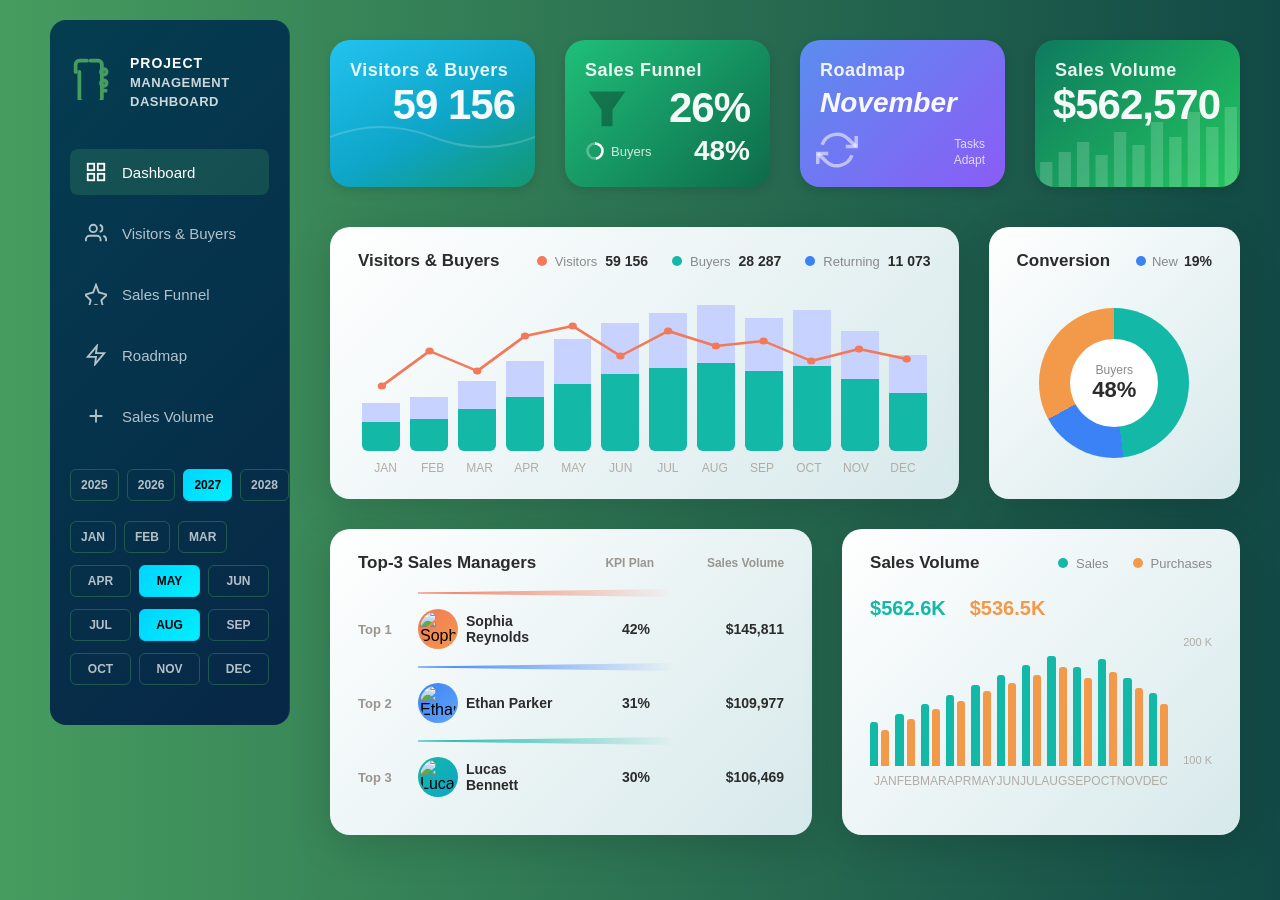
==== structure/index.html @ bbb6077b "initiall commit" ====
<!DOCTYPE html>
<html lang="en">
<head>
    <meta charset="UTF-8">
    <meta name="viewport" content="width=device-width, initial-scale=1.0">
    <title>Dashboard</title>
    <link rel="stylesheet" href="index.css">
</head>
<body>
    <div class="dashboard-container">
        <!-- Sidebar -->
        <aside class="sidebar">
            <div class="sidebar-content">
                <!-- Logo Section -->
                <div class="sidebar-logo">
                    <svg class="logo-icon" viewBox="0 0 24 24" fill="none" stroke="currentColor" stroke-width="2">
                        <path d="M9 3H5a2 2 0 0 0-2 2v4m0 0H3m2 0v14a2 2 0 0 0 2 2h4m0 0h4a2 2 0 0 0 2-2v-4m0 0h2m-2 0V5a2 2 0 0 0-2-2h-4"></path>
                        <circle cx="18" cy="9" r="1.5"></circle>
                        <circle cx="18" cy="15" r="1.5"></circle>
                    </svg>
                    <div class="logo-text">
                        <div class="logo-title">PROJECT</div>
                        <div class="logo-subtitle">MANAGEMENT</div>
                        <div class="logo-subtitle">DASHBOARD</div>
                    </div>
                </div>

                <!-- Navigation Menu -->
                <nav class="sidebar-nav">
                    <a href="#" class="nav-item active">
                        <svg class="nav-icon" viewBox="0 0 24 24" fill="none" stroke="currentColor" stroke-width="2">
                            <rect x="3" y="3" width="7" height="7"></rect>
                            <rect x="14" y="3" width="7" height="7"></rect>
                            <rect x="14" y="14" width="7" height="7"></rect>
                            <rect x="3" y="14" width="7" height="7"></rect>
                        </svg>
                        <span>Dashboard</span>
                    </a>
                    <a href="#" class="nav-item">
                        <svg class="nav-icon" viewBox="0 0 24 24" fill="none" stroke="currentColor" stroke-width="2">
                            <path d="M17 21v-2a4 4 0 0 0-4-4H5a4 4 0 0 0-4 4v2"></path>
                            <circle cx="9" cy="7" r="4"></circle>
                            <path d="M23 21v-2a4 4 0 0 0-3-3.87"></path>
                            <path d="M16 3.13a4 4 0 0 1 0 7.75"></path>
                        </svg>
                        <span>Visitors & Buyers</span>
                    </a>
                    <a href="#" class="nav-item">
                        <svg class="nav-icon" viewBox="0 0 24 24" fill="none" stroke="currentColor" stroke-width="2">
                            <polygon points="12 2 15.09 10.26 24 12.75 17.77 18.88 20.16 27.75 12 23.77 3.84 27.75 6.23 18.88 0 12.75 8.91 10.26 12 2"></polygon>
                        </svg>
                        <span>Sales Funnel</span>
                    </a>
                    <a href="#" class="nav-item">
                        <svg class="nav-icon" viewBox="0 0 24 24" fill="none" stroke="currentColor" stroke-width="2">
                            <path d="M13 2L3 14h9l-1 8 10-12h-9l1-8z"></path>
                        </svg>
                        <span>Roadmap</span>
                    </a>
                    <a href="#" class="nav-item">
                        <svg class="nav-icon" viewBox="0 0 24 24" fill="none" stroke="currentColor" stroke-width="2">
                            <path d="M12 5v14M5 12h14"></path>
                        </svg>
                        <span>Sales Volume</span>
                    </a>
                </nav>

                <!-- Year Filter -->
                <div class="sidebar-filter">
                    <div class="filter-group">
                        <button class="filter-btn">2025</button>
                        <button class="filter-btn">2026</button>
                        <button class="filter-btn active">2027</button>
                        <button class="filter-btn">2028</button>
                    </div>
                </div>

                <!-- Month Filter -->
                <div class="sidebar-filter">
                    <div class="filter-group">
                        <button class="filter-btn">JAN</button>
                        <button class="filter-btn">FEB</button>
                        <button class="filter-btn">MAR</button>
                    </div>
                    <div class="filter-group">
                        <button class="filter-btn">APR</button>
                        <button class="filter-btn active">MAY</button>
                        <button class="filter-btn">JUN</button>
                    </div>
                    <div class="filter-group">
                        <button class="filter-btn">JUL</button>
                        <button class="filter-btn active">AUG</button>
                        <button class="filter-btn">SEP</button>
                    </div>
                    <div class="filter-group">
                        <button class="filter-btn">OCT</button>
                        <button class="filter-btn">NOV</button>
                        <button class="filter-btn">DEC</button>
                    </div>
                </div>
            </div>
        </aside>

        <!-- Main Content -->
        <main class="main-content">
            <!-- Cards Section -->
            <section class="cards-section">
                <div class="card card-1">
                    <div class="card-content">
                        <div class="card-title">Visitors & Buyers</div>
                    </div>
                    <div class="card-number">59 156</div>
                    <svg class="card-wave" viewBox="0 0 400 100" preserveAspectRatio="none">
                        <path d="M0,50 Q100,30 200,50 T400,50" fill="none" stroke="rgba(255,255,255,0.3)" stroke-width="2"/>
                    </svg>
                </div>

                <div class="card card-2">
                    <div class="card-content">
                        <div class="card-title">Sales Funnel</div>
                    </div>
                    <div class="funnel-row">
                        <svg class="card-funnel-icon" viewBox="0 0 24 24" fill="rgba(0,0,0,0.3)">
                            <polygon points="2,3 22,3 15,13 15,22 9,22 9,13"></polygon>
                        </svg>
                        <div class="card-number card-number-inline">26%</div>
                    </div>
                    <div class="card-stat-row">
                        <div class="card-stat-label">
                            <svg class="stat-icon" viewBox="0 0 24 24">
                                <circle cx="12" cy="12" r="9" fill="none" stroke="rgba(255,255,255,0.3)" stroke-width="3"></circle>
                                <circle cx="12" cy="12" r="9" fill="none" stroke="#ffffff" stroke-width="3" stroke-dasharray="27 100" transform="rotate(-90 12 12)"></circle>
                            </svg>
                            <span class="card-subtitle">Buyers</span>
                        </div>
                        <span class="card-metric">48%</span>
                    </div>
                </div>

                <div class="card card-3">
                    <svg class="card-loop-icon" viewBox="0 0 24 24" fill="none" stroke="rgba(255,255,255,0.55)" stroke-width="2">
                        <polyline points="23 4 23 10 17 10"></polyline>
                        <polyline points="1 20 1 14 7 14"></polyline>
                        <path d="M3.51 9a9 9 0 0 1 14.85-3.36L23 10M1 14l4.64 4.36A9 9 0 0 0 20.49 15"></path>
                    </svg>
                    <div class="card-content">
                        <div class="card-title">Roadmap</div>
                        <div class="card-month">November</div>
                    </div>
                    <div class="card-tags">
                        <span class="card-tag">Tasks</span>
                        <span class="card-tag">Adapt</span>
                    </div>
                </div>

                <div class="card card-4">
                    <div class="card-content">
                        <div class="card-title">Sales Volume</div>
                    </div>
                    <div class="card-number">$562,570</div>
                    <svg class="card-bars" viewBox="0 0 400 100" preserveAspectRatio="none">
                        <rect x="10" y="75" width="24" height="25"></rect>
                        <rect x="46" y="65" width="24" height="35"></rect>
                        <rect x="82" y="55" width="24" height="45"></rect>
                        <rect x="118" y="68" width="24" height="32"></rect>
                        <rect x="154" y="45" width="24" height="55"></rect>
                        <rect x="190" y="58" width="24" height="42"></rect>
                        <rect x="226" y="35" width="24" height="65"></rect>
                        <rect x="262" y="50" width="24" height="50"></rect>
                        <rect x="298" y="25" width="24" height="75"></rect>
                        <rect x="334" y="40" width="24" height="60"></rect>
                        <rect x="370" y="20" width="24" height="80"></rect>
                    </svg>
                </div>            </section>

            <!-- Charts Section -->
            <section class="charts-section">
                <div class="chart-panel chart-panel-large">
                    <div class="chart-panel-header">
                        <div class="chart-panel-title">Visitors & Buyers</div>
                        <div class="chart-legend">
                            <div class="legend-item">
                                <span class="legend-dot legend-dot-visitors"></span>
                                <span class="legend-label">Visitors</span>
                                <span class="legend-value">59 156</span>
                            </div>
                            <div class="legend-item">
                                <span class="legend-dot legend-dot-buyers"></span>
                                <span class="legend-label">Buyers</span>
                                <span class="legend-value">28 287</span>
                            </div>
                            <div class="legend-item">
                                <span class="legend-dot legend-dot-returning"></span>
                                <span class="legend-label">Returning</span>
                                <span class="legend-value">11 073</span>
                            </div>
                        </div>
                    </div>

                    <div class="bar-line-chart">
                        <svg class="chart-line" viewBox="0 0 480 160" preserveAspectRatio="none">
                            <polyline points="20,95 60,60 100,80 140,45 180,35 220,65 260,40 300,55 340,50 380,70 420,58 460,68" fill="none" stroke="#f2795a" stroke-width="2.5" stroke-linecap="round" stroke-linejoin="round"></polyline>
                            <circle cx="20" cy="95" r="3.5" fill="#f2795a"></circle>
                            <circle cx="60" cy="60" r="3.5" fill="#f2795a"></circle>
                            <circle cx="100" cy="80" r="3.5" fill="#f2795a"></circle>
                            <circle cx="140" cy="45" r="3.5" fill="#f2795a"></circle>
                            <circle cx="180" cy="35" r="3.5" fill="#f2795a"></circle>
                            <circle cx="220" cy="65" r="3.5" fill="#f2795a"></circle>
                            <circle cx="260" cy="40" r="3.5" fill="#f2795a"></circle>
                            <circle cx="300" cy="55" r="3.5" fill="#f2795a"></circle>
                            <circle cx="340" cy="50" r="3.5" fill="#f2795a"></circle>
                            <circle cx="380" cy="70" r="3.5" fill="#f2795a"></circle>
                            <circle cx="420" cy="58" r="3.5" fill="#f2795a"></circle>
                            <circle cx="460" cy="68" r="3.5" fill="#f2795a"></circle>
                        </svg>
                        <div class="bars">
                            <div class="bar-group"><div class="bar-segment bar-segment-top" style="height:12%"></div><div class="bar-segment bar-segment-bottom" style="height:18%"></div></div>
                            <div class="bar-group"><div class="bar-segment bar-segment-top" style="height:14%"></div><div class="bar-segment bar-segment-bottom" style="height:20%"></div></div>
                            <div class="bar-group"><div class="bar-segment bar-segment-top" style="height:18%"></div><div class="bar-segment bar-segment-bottom" style="height:26%"></div></div>
                            <div class="bar-group"><div class="bar-segment bar-segment-top" style="height:22%"></div><div class="bar-segment bar-segment-bottom" style="height:34%"></div></div>
                            <div class="bar-group"><div class="bar-segment bar-segment-top" style="height:28%"></div><div class="bar-segment bar-segment-bottom" style="height:42%"></div></div>
                            <div class="bar-group"><div class="bar-segment bar-segment-top" style="height:32%"></div><div class="bar-segment bar-segment-bottom" style="height:48%"></div></div>
                            <div class="bar-group"><div class="bar-segment bar-segment-top" style="height:34%"></div><div class="bar-segment bar-segment-bottom" style="height:52%"></div></div>
                            <div class="bar-group"><div class="bar-segment bar-segment-top" style="height:36%"></div><div class="bar-segment bar-segment-bottom" style="height:55%"></div></div>
                            <div class="bar-group"><div class="bar-segment bar-segment-top" style="height:33%"></div><div class="bar-segment bar-segment-bottom" style="height:50%"></div></div>
                            <div class="bar-group"><div class="bar-segment bar-segment-top" style="height:35%"></div><div class="bar-segment bar-segment-bottom" style="height:53%"></div></div>
                            <div class="bar-group"><div class="bar-segment bar-segment-top" style="height:30%"></div><div class="bar-segment bar-segment-bottom" style="height:45%"></div></div>
                            <div class="bar-group"><div class="bar-segment bar-segment-top" style="height:24%"></div><div class="bar-segment bar-segment-bottom" style="height:36%"></div></div>
                        </div>
                    </div>
                    <div class="chart-months">
                        <span>JAN</span>
                        <span>FEB</span>
                        <span>MAR</span>
                        <span>APR</span>
                        <span class="month-active">MAY</span>
                        <span>JUN</span>
                        <span>JUL</span>
                        <span class="month-active">AUG</span>
                        <span>SEP</span>
                        <span class="month-active">OCT</span>
                        <span>NOV</span>
                        <span>DEC</span>
                    </div>
                </div>

                <div class="chart-panel chart-panel-small">
                    <div class="chart-panel-header">
                        <div class="chart-panel-title">Conversion</div>
                        <div class="legend-item legend-item-inline">
                            <span class="legend-dot legend-dot-new"></span>
                            <span class="legend-label">New</span>
                            <span class="legend-value">19%</span>
                        </div>
                    </div>
                    <div class="donut-wrap">
                        <div class="donut-chart">
                            <div class="donut-hole">
                                <span class="donut-label">Buyers</span>
                                <span class="donut-value">48%</span>
                            </div>
                        </div>
                    </div>
                </div>
            </section>

            <!-- Managers & Sales Volume Section -->
            <section class="managers-section">
                <div class="chart-panel managers-panel">
                    <div class="managers-header-row">
                        <span class="chart-panel-title">Top-3 Sales Managers</span>
                        <span class="header-kpi">KPI Plan</span>
                        <span class="header-volume">Sales Volume</span>
                    </div>

                    <div class="manager-row manager-row-1">
                        <span class="manager-rank">Top 1</span>
                        <span class="manager-avatar avatar-1">
                            <img src="https://randomuser.me/api/portraits/women/65.jpg" alt="Sophia Reynolds">
                        </span>
                        <span class="manager-name">Sophia Reynolds</span>
                        <span class="manager-kpi">42%</span>
                        <span class="manager-volume">$145,811</span>
                    </div>

                    <div class="manager-row manager-row-2">
                        <span class="manager-rank">Top 2</span>
                        <span class="manager-avatar avatar-2">
                            <img src="https://randomuser.me/api/portraits/men/32.jpg" alt="Ethan Parker">
                        </span>
                        <span class="manager-name">Ethan Parker</span>
                        <span class="manager-kpi">31%</span>
                        <span class="manager-volume">$109,977</span>
                    </div>

                    <div class="manager-row manager-row-3">
                        <span class="manager-rank">Top 3</span>
                        <span class="manager-avatar avatar-3">
                            <img src="https://randomuser.me/api/portraits/men/75.jpg" alt="Lucas Bennett">
                        </span>
                        <span class="manager-name">Lucas Bennett</span>
                        <span class="manager-kpi">30%</span>
                        <span class="manager-volume">$106,469</span>
                    </div>
                </div>

                <div class="chart-panel sales-volume-panel">
                    <div class="chart-panel-header">
                        <div class="chart-panel-title">Sales Volume</div>
                        <div class="chart-legend">
                            <div class="legend-item">
                                <span class="legend-dot legend-dot-sales"></span>
                                <span class="legend-label">Sales</span>
                            </div>
                            <div class="legend-item">
                                <span class="legend-dot legend-dot-purchases"></span>
                                <span class="legend-label">Purchases</span>
                            </div>
                        </div>
                    </div>

                    <div class="sv-totals">
                        <span class="sv-total sv-total-sales">$562.6K</span>
                        <span class="sv-total sv-total-purchases">$536.5K</span>
                    </div>

                    <div class="sv-chart">
                        <div class="sv-gridlines">
                            <span>200 K</span>
                            <span>100 K</span>
                        </div>
                        <div class="sv-bars">
                            <div class="sv-bar-group"><div class="sv-bar sv-bar-sales" style="height:34%"></div><div class="sv-bar sv-bar-purchases" style="height:28%"></div></div>
                            <div class="sv-bar-group"><div class="sv-bar sv-bar-sales" style="height:40%"></div><div class="sv-bar sv-bar-purchases" style="height:36%"></div></div>
                            <div class="sv-bar-group"><div class="sv-bar sv-bar-sales" style="height:48%"></div><div class="sv-bar sv-bar-purchases" style="height:44%"></div></div>
                            <div class="sv-bar-group"><div class="sv-bar sv-bar-sales" style="height:55%"></div><div class="sv-bar sv-bar-purchases" style="height:50%"></div></div>
                            <div class="sv-bar-group"><div class="sv-bar sv-bar-sales" style="height:62%"></div><div class="sv-bar sv-bar-purchases" style="height:58%"></div></div>
                            <div class="sv-bar-group"><div class="sv-bar sv-bar-sales" style="height:70%"></div><div class="sv-bar sv-bar-purchases" style="height:64%"></div></div>
                            <div class="sv-bar-group"><div class="sv-bar sv-bar-sales" style="height:78%"></div><div class="sv-bar sv-bar-purchases" style="height:70%"></div></div>
                            <div class="sv-bar-group"><div class="sv-bar sv-bar-sales" style="height:85%"></div><div class="sv-bar sv-bar-purchases" style="height:76%"></div></div>
                            <div class="sv-bar-group"><div class="sv-bar sv-bar-sales" style="height:76%"></div><div class="sv-bar sv-bar-purchases" style="height:68%"></div></div>
                            <div class="sv-bar-group"><div class="sv-bar sv-bar-sales" style="height:82%"></div><div class="sv-bar sv-bar-purchases" style="height:72%"></div></div>
                            <div class="sv-bar-group"><div class="sv-bar sv-bar-sales" style="height:68%"></div><div class="sv-bar sv-bar-purchases" style="height:60%"></div></div>
                            <div class="sv-bar-group"><div class="sv-bar sv-bar-sales" style="height:56%"></div><div class="sv-bar sv-bar-purchases" style="height:48%"></div></div>
                        </div>
                    </div>
                    <div class="chart-months sv-months">
                        <span>JAN</span>
                        <span>FEB</span>
                        <span>MAR</span>
                        <span>APR</span>
                        <span>MAY</span>
                        <span>JUN</span>
                        <span>JUL</span>
                        <span>AUG</span>
                        <span>SEP</span>
                        <span>OCT</span>
                        <span>NOV</span>
                        <span>DEC</span>
                    </div>
                </div>
            </section>

            <!-- Content will go here -->
        </main>
    </div>

    <script src="index.js"></script>
</body>
</html>
---- structure/index.css ----
* {
    margin: 0;
    padding: 0;
    box-sizing: border-box;
}

html, body {
    height: 100%;
    font-family: -apple-system, BlinkMacSystemFont, 'Segoe UI', Roboto, sans-serif;
}

body {
    background: linear-gradient(to right, #469C5F 0%, #124946 100%);
    min-height: 100vh;
}

.dashboard-container {
    display: flex;
    min-height: 100vh;
}

/* ===== SIDEBAR ===== */
.sidebar {
    width: 240px;
    background: linear-gradient(135deg, #043D50 0%, #072746 100%);
    backdrop-filter: blur(10px);
    padding: 20px;
    overflow-y: auto;
    border-right: 1px solid rgba(70, 156, 95, 0.2);
    margin: 20px 0 20px 50px;
    border-radius: 16px;
    height: fit-content;
}

.sidebar-content {
    display: flex;
    flex-direction: column;
    height: 100%;
}

/* Logo Section */
.sidebar-logo {
    display: flex;
    align-items: flex-start;
    gap: 15px;
    margin-bottom: 40px;
    margin-top: 15px;
}

.logo-icon {
    width: 45px;
    height: 45px;
    color: #469C5F;
    flex-shrink: 0;
    stroke-linecap: round;
    stroke-linejoin: round;
}

.logo-text {
    display: flex;
    flex-direction: column;
    gap: 4px;
}

.logo-title {
    font-size: 14px;
    font-weight: 700;
    color: #ffffff;
    letter-spacing: 1px;
}

.logo-subtitle {
    font-size: 13px;
    font-weight: 600;
    color: rgba(255, 255, 255, 0.8);
    letter-spacing: 0.5px;
}

/* Navigation */
.sidebar-nav {
    display: flex;
    flex-direction: column;
    gap: 15px;
    margin-bottom: 30px;
}

.nav-item {
    display: flex;
    align-items: center;
    gap: 15px;
    padding: 12px 15px;
    text-decoration: none;
    color: rgba(255, 255, 255, 0.7);
    border-radius: 8px;
    transition: all 0.3s ease;
    font-size: 15px;
    font-weight: 500;
}

.nav-item:hover {
    color: #ffffff;
    background: rgba(70, 156, 95, 0.15);
}

.nav-item.active {
    color: #ffffff;
    background: rgba(70, 156, 95, 0.25);
}

.nav-icon {
    width: 22px;
    height: 22px;
    color: inherit;
    flex-shrink: 0;
}

/* Filters */
.sidebar-filter {
    display: flex;
    flex-direction: column;
    gap: 12px;
    margin-bottom: 20px;
}

.filter-group {
    display: grid;
    grid-template-columns: repeat(4, 1fr);
    gap: 8px;
}

.filter-group:nth-child(2) {
    grid-template-columns: repeat(3, 1fr);
}

.filter-group:nth-child(3) {
    grid-template-columns: repeat(3, 1fr);
}

.filter-group:nth-child(4) {
    grid-template-columns: repeat(3, 1fr);
}

.filter-btn {
    padding: 8px 10px;
    border: 1px solid rgba(70, 156, 95, 0.4);
    background: transparent;
    color: rgba(255, 255, 255, 0.7);
    border-radius: 6px;
    cursor: pointer;
    font-size: 12px;
    font-weight: 600;
    transition: all 0.3s ease;
}

.filter-btn:hover {
    border-color: #469C5F;
    color: #ffffff;
}

.filter-btn.active {
    background: linear-gradient(135deg, #00d4ff 0%, #00f0ff 100%);
    border-color: #00d4ff;
    color: #000000;
}

/* Main Content */
.main-content {
    flex: 1;
    padding: 40px;
}

/* ===== CARDS SECTION ===== */
.cards-section {
    display: grid;
    grid-template-columns: repeat(4, 1fr);
    gap: 30px;
    margin-bottom: 40px;
}

.card {
    position: relative;
    border-radius: 20px;
    padding: 20px;
    min-height: 140px;
    display: flex;
    flex-direction: column;
    justify-content: flex-start;
    align-items: flex-end;
    overflow: hidden;
    box-shadow: 0 4px 12px rgba(0, 0, 0, 0.12);
}

.card-1 {
    background: linear-gradient(150deg, #22c3f0 0%, #0ea5c7 55%, #12986f 100%);
}

.card-2 {
    background: linear-gradient(135deg, #1fbf7a 0%, #0d6b4a 100%);
}

.card-3 {
    background: linear-gradient(135deg, #5b8def 0%, #8b5cf6 100%);
}

.card-4 {
    background: linear-gradient(135deg, #0e7a5f 0%, #22c55e 100%);
}

.card-title {
    font-size: 18px;
    font-weight: 600;
    color: rgba(255, 255, 255, 0.9);
    text-transform: capitalize;
    letter-spacing: 0.5px;
}

.card-content {
    width: 100%;
    position: relative;
    z-index: 1;
}

.card-number {
    font-size: 42px;
    font-weight: 600;
    color: rgba(255, 255, 255, 0.95);
    letter-spacing: -1px;
    align-self: flex-end;
}

.card-right-content {
    display: flex;
    flex-direction: column;
    align-items: flex-end;
    gap: 4px;
}

.card-subtitle {
    font-size: 13px;
    font-weight: 500;
    color: rgba(255, 255, 255, 0.8);
}

.card-metric {
    font-size: 28px;
    font-weight: 600;
    color: rgba(255, 255, 255, 0.95);
}

.card-wave {
    position: absolute;
    bottom: 0;
    left: 0;
    width: 100%;
    height: 100px;
    opacity: 0.6;
}

.card-number-start {
    align-self: flex-start;
    margin-top: 4px;
}

.card-number-inline {
    align-self: center;
}

.funnel-row {
    width: 100%;
    display: flex;
    align-items: center;
    justify-content: space-between;
    flex: 1;
    position: relative;
    z-index: 1;
}

.card-funnel-icon {
    width: 44px;
    height: 54px;
    flex-shrink: 0;
}

.card-stat-row {
    width: 100%;
    display: flex;
    align-items: center;
    justify-content: space-between;
    margin-top: auto;
    position: relative;
    z-index: 1;
}

.card-stat-label {
    display: flex;
    align-items: center;
    gap: 6px;
}

.stat-icon {
    width: 20px;
    height: 20px;
    flex-shrink: 0;
}

/* Decorative icon shared by cards with an illustrative graphic (funnel, loop, etc.) */
.card-icon {
    position: absolute;
    bottom: 16px;
    left: 16px;
    width: 42px;
    height: 42px;
    z-index: 0;
}

.card-loop-icon {
    position: absolute;
    bottom: 16px;
    left: 16px;
    width: 42px;
    height: 42px;
    z-index: 0;
}

.card-bars {
    position: absolute;
    bottom: 0;
    left: 0;
    width: 100%;
    height: 100px;
    opacity: 0.5;
    fill: rgba(255, 255, 255, 0.35);
}

.card-month {
    font-size: 28px;
    font-weight: 600;
    font-style: italic;
    color: rgba(255, 255, 255, 0.95);
    align-self: flex-start;
    margin-top: 6px;
}

.card-tags {
    display: flex;
    flex-direction: column;
    align-items: flex-end;
    gap: 2px;
    margin-top: auto;
    position: relative;
    z-index: 1;
}

.card-tag {
    font-size: 12px;
    font-weight: 500;
    color: rgba(255, 255, 255, 0.75);
}

/* ===== CHARTS SECTION ===== */
.charts-section {
    display: grid;
    grid-template-columns: 2fr 0.8fr;
    gap: 30px;
}

.chart-panel {
    background: linear-gradient(135deg, #ffffff 0%, #d7e9eb 100%);
    border-radius: 20px;
    padding: 24px 28px;
    box-shadow: 0 10px 40px rgba(0, 0, 0, 0.15);
}

.chart-panel-header {
    display: flex;
    align-items: center;
    justify-content: space-between;
    flex-wrap: wrap;
    gap: 16px;
    margin-bottom: 20px;
}

.chart-panel-title {
    font-size: 17px;
    font-weight: 700;
    color: #2b2b2b;
}

.chart-legend {
    display: flex;
    align-items: center;
    gap: 24px;
}

.legend-item {
    display: flex;
    align-items: center;
    gap: 8px;
}

.legend-item-inline {
    gap: 6px;
}

.legend-dot {
    width: 10px;
    height: 10px;
    border-radius: 50%;
    flex-shrink: 0;
}

.legend-dot-visitors {
    background: #f2795a;
}

.legend-dot-buyers {
    background: #14b8a6;
}

.legend-dot-returning {
    background: #3b82f6;
}

.legend-dot-new {
    background: #3b82f6;
}

.legend-label {
    font-size: 13px;
    font-weight: 500;
    color: #8a8a8a;
}

.legend-value {
    font-size: 14px;
    font-weight: 700;
    color: #2b2b2b;
}

/* Bar + line combo chart */
.bar-line-chart {
    position: relative;
    height: 160px;
    margin-bottom: 10px;
}

.chart-line {
    position: absolute;
    top: 0;
    left: 0;
    width: 100%;
    height: 100%;
    z-index: 1;
    pointer-events: none;
}

.bars {
    position: relative;
    z-index: 0;
    display: flex;
    align-items: flex-end;
    justify-content: space-between;
    gap: 10px;
    height: 100%;
    padding: 0 4px;
}

.bar-group {
    flex: 1;
    display: flex;
    flex-direction: column;
    justify-content: flex-end;
    height: 100%;
    border-radius: 6px;
    overflow: hidden;
}

.bar-segment {
    width: 100%;
}

.bar-segment-top {
    background: #c7d2fe;
}

.bar-segment-bottom {
    background: #14b8a6;
}

.chart-months {
    display: flex;
    justify-content: space-between;
    padding: 0 4px;
}

.chart-months span {
    flex: 1;
    text-align: center;
    font-size: 12px;
    font-weight: 500;
    color: #b0aca5;
}

.month-active {
    color: #2b2b2b;
    font-weight: 700;
}

/* Conversion donut panel */
.chart-panel-small {
    display: flex;
    flex-direction: column;
}

.donut-wrap {
    flex: 1;
    display: flex;
    align-items: center;
    justify-content: center;
    padding: 10px 0;
}

.donut-chart {
    position: relative;
    width: 150px;
    height: 150px;
    border-radius: 50%;
    background: conic-gradient(#14b8a6 0% 48%, #3b82f6 48% 67%, #f2994a 67% 100%);
}

.donut-hole {
    position: absolute;
    top: 50%;
    left: 50%;
    transform: translate(-50%, -50%);
    width: 88px;
    height: 88px;
    border-radius: 50%;
    background: #ffffff;
    display: flex;
    flex-direction: column;
    align-items: center;
    justify-content: center;
}

.donut-label {
    font-size: 12px;
    font-weight: 500;
    color: #8a8a8a;
}

.donut-value {
    font-size: 22px;
    font-weight: 700;
    color: #2b2b2b;
}

/* ===== TOP-3 SALES MANAGERS + SALES VOLUME SECTION ===== */
.managers-section {
    display: grid;
    grid-template-columns: 2fr 0.8fr;
    gap: 30px;
    margin-top: 30px;
}

.managers-header-row {
    display: grid;
    grid-template-columns: 56px 44px 1fr 90px 130px;
    align-items: center;
    padding-bottom: 16px;
}

.managers-header-row .chart-panel-title {
    grid-column: 1 / 4;
}

.header-kpi,
.header-volume {
    font-size: 12px;
    font-weight: 600;
    color: #9a958d;
    text-align: right;
}

.manager-row {
    position: relative;
    display: grid;
    grid-template-columns: 56px 44px 1fr 90px 130px;
    align-items: center;
    gap: 4px;
    padding: 20px 0 14px;
}

.manager-row::before {
    content: "";
    position: absolute;
    top: 0;
    left: 60px;
    width: 60%;
    height: 8px;
    clip-path: polygon(0 45%, 100% 0%, 100% 100%, 0 55%);
}

.manager-row-1::before {
    background: linear-gradient(90deg, #f2795a 0%, rgba(242, 121, 90, 0) 100%);
}

.manager-row-2::before {
    background: linear-gradient(90deg, #3b82f6 0%, rgba(59, 130, 246, 0) 100%);
}

.manager-row-3::before {
    background: linear-gradient(90deg, #14b8a6 0%, rgba(20, 184, 166, 0) 100%);
}

.manager-rank {
    font-size: 13px;
    font-weight: 600;
    color: #9a958d;
}

.manager-avatar {
    width: 40px;
    height: 40px;
    border-radius: 50%;
    display: flex;
    align-items: center;
    justify-content: center;
    padding: 2px;
    overflow: hidden;
}

.manager-avatar img {
    width: 100%;
    height: 100%;
    border-radius: 50%;
    object-fit: cover;
    display: block;
}

.avatar-1 {
    background: linear-gradient(135deg, #f2795a 0%, #f2994a 100%);
}

.avatar-2 {
    background: linear-gradient(135deg, #3b82f6 0%, #60a5fa 100%);
}

.avatar-3 {
    background: linear-gradient(135deg, #14b8a6 0%, #0ea5c7 100%);
}

.manager-name {
    font-size: 14px;
    font-weight: 600;
    color: #2b2b2b;
}

.manager-kpi {
    font-size: 14px;
    font-weight: 600;
    color: #2b2b2b;
    text-align: right;
}

.manager-volume {
    font-size: 14px;
    font-weight: 700;
    color: #2b2b2b;
    text-align: right;
}

/* Sales Volume comparison panel */
.sales-volume-panel {
    display: flex;
    flex-direction: column;
}

.sv-totals {
    display: flex;
    gap: 24px;
    margin: 4px 0 16px;
}

.sv-total {
    font-size: 20px;
    font-weight: 700;
}

.sv-total-sales {
    color: #14b8a6;
}

.sv-total-purchases {
    color: #f2994a;
}

.legend-dot-sales {
    background: #14b8a6;
}

.legend-dot-purchases {
    background: #f2994a;
}

.sv-chart {
    position: relative;
    height: 130px;
    margin-bottom: 8px;
}

.sv-gridlines {
    position: absolute;
    top: 0;
    right: 0;
    display: flex;
    flex-direction: column;
    justify-content: space-between;
    height: 100%;
    font-size: 11px;
    font-weight: 500;
    color: #b0aca5;
}

.sv-bars {
    display: flex;
    align-items: flex-end;
    justify-content: space-between;
    gap: 6px;
    height: 100%;
    padding-right: 44px;
}

.sv-bar-group {
    flex: 1;
    display: flex;
    align-items: flex-end;
    justify-content: center;
    gap: 3px;
    height: 100%;
}

.sv-bar {
    flex: 1;
    border-radius: 3px 3px 0 0;
}

.sv-bar-sales {
    background: #14b8a6;
}

.sv-bar-purchases {
    background: #f2994a;
}

.sv-months {
    padding-right: 44px;
}
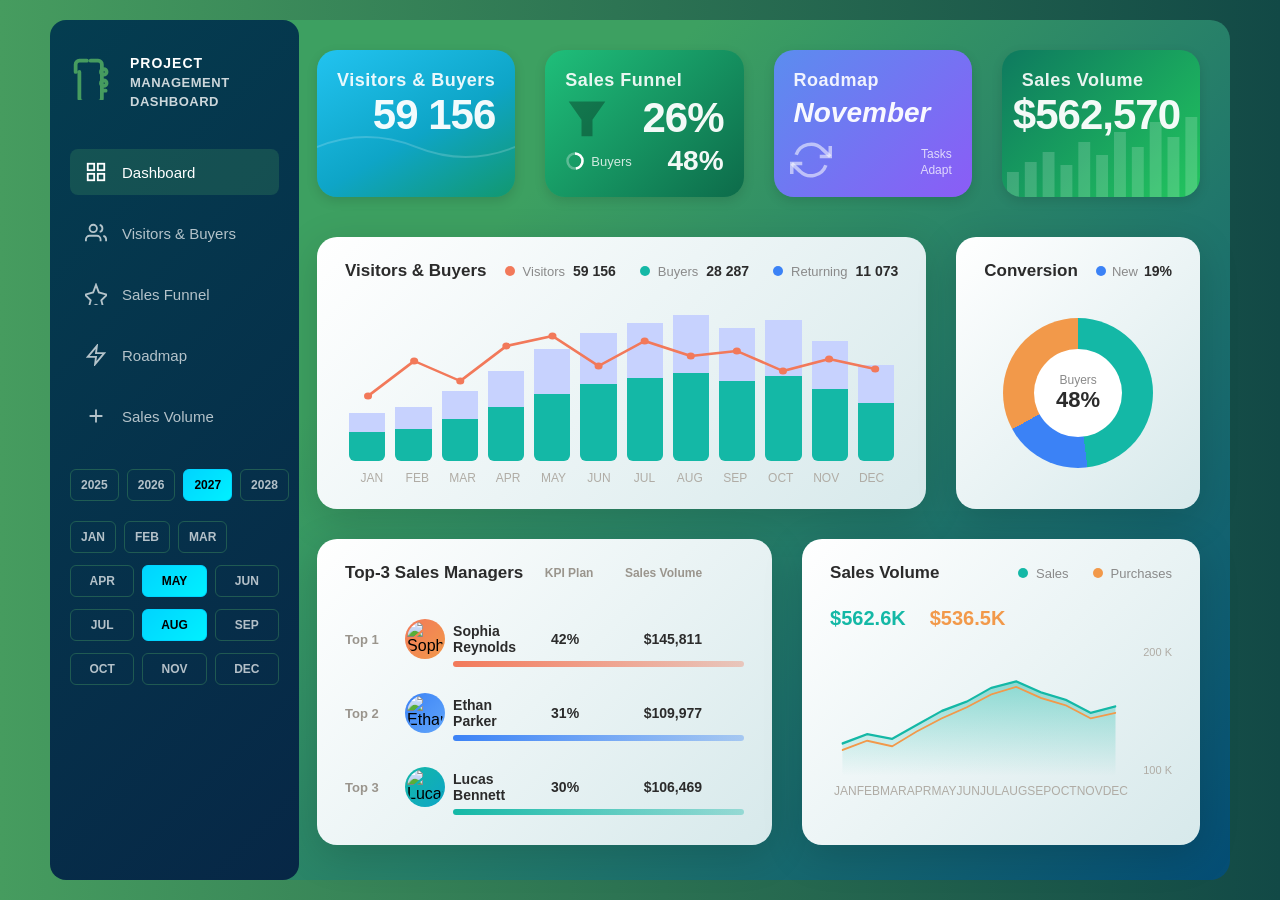
==== commit 109d755b: "inalising design building" ====
--- a/structure/index.html
+++ b/structure/index.html
@@ -103,6 +103,7 @@
 
         <!-- Main Content -->
         <main class="main-content">
+            <div class="main-panel">
             <!-- Cards Section -->
             <section class="cards-section">
                 <div class="card card-1">
@@ -329,20 +330,17 @@
                             <span>200 K</span>
                             <span>100 K</span>
                         </div>
-                        <div class="sv-bars">
-                            <div class="sv-bar-group"><div class="sv-bar sv-bar-sales" style="height:34%"></div><div class="sv-bar sv-bar-purchases" style="height:28%"></div></div>
-                            <div class="sv-bar-group"><div class="sv-bar sv-bar-sales" style="height:40%"></div><div class="sv-bar sv-bar-purchases" style="height:36%"></div></div>
-                            <div class="sv-bar-group"><div class="sv-bar sv-bar-sales" style="height:48%"></div><div class="sv-bar sv-bar-purchases" style="height:44%"></div></div>
-                            <div class="sv-bar-group"><div class="sv-bar sv-bar-sales" style="height:55%"></div><div class="sv-bar sv-bar-purchases" style="height:50%"></div></div>
-                            <div class="sv-bar-group"><div class="sv-bar sv-bar-sales" style="height:62%"></div><div class="sv-bar sv-bar-purchases" style="height:58%"></div></div>
-                            <div class="sv-bar-group"><div class="sv-bar sv-bar-sales" style="height:70%"></div><div class="sv-bar sv-bar-purchases" style="height:64%"></div></div>
-                            <div class="sv-bar-group"><div class="sv-bar sv-bar-sales" style="height:78%"></div><div class="sv-bar sv-bar-purchases" style="height:70%"></div></div>
-                            <div class="sv-bar-group"><div class="sv-bar sv-bar-sales" style="height:85%"></div><div class="sv-bar sv-bar-purchases" style="height:76%"></div></div>
-                            <div class="sv-bar-group"><div class="sv-bar sv-bar-sales" style="height:76%"></div><div class="sv-bar sv-bar-purchases" style="height:68%"></div></div>
-                            <div class="sv-bar-group"><div class="sv-bar sv-bar-sales" style="height:82%"></div><div class="sv-bar sv-bar-purchases" style="height:72%"></div></div>
-                            <div class="sv-bar-group"><div class="sv-bar sv-bar-sales" style="height:68%"></div><div class="sv-bar sv-bar-purchases" style="height:60%"></div></div>
-                            <div class="sv-bar-group"><div class="sv-bar sv-bar-sales" style="height:56%"></div><div class="sv-bar sv-bar-purchases" style="height:48%"></div></div>
-                        </div>
+                        <svg class="sv-area-chart" viewBox="0 0 480 140" preserveAspectRatio="none">
+                            <defs>
+                                <linearGradient id="salesAreaGradient" x1="0" y1="0" x2="0" y2="1">
+                                    <stop offset="0%" stop-color="#14b8a6" stop-opacity="0.45"></stop>
+                                    <stop offset="100%" stop-color="#14b8a6" stop-opacity="0"></stop>
+                                </linearGradient>
+                            </defs>
+                            <polygon points="20,105 60,95 100,100 140,85 180,70 220,60 260,45 300,38 340,50 380,58 420,72 460,65 460,140 20,140" fill="url(#salesAreaGradient)"></polygon>
+                            <polyline points="20,105 60,95 100,100 140,85 180,70 220,60 260,45 300,38 340,50 380,58 420,72 460,65" fill="none" stroke="#14b8a6" stroke-width="2.5" stroke-linecap="round" stroke-linejoin="round"></polyline>
+                            <polyline points="20,112 60,102 100,108 140,92 180,78 220,66 260,52 300,44 340,56 380,64 420,78 460,72" fill="none" stroke="#f2994a" stroke-width="2" stroke-linecap="round" stroke-linejoin="round"></polyline>
+                        </svg>
                     </div>
                     <div class="chart-months sv-months">
                         <span>JAN</span>
@@ -360,8 +358,7 @@
                     </div>
                 </div>
             </section>
-
-            <!-- Content will go here -->
+            </div>
         </main>
     </div>
 
--- a/structure/index.css
+++ b/structure/index.css
@@ -21,15 +21,16 @@
 
 /* ===== SIDEBAR ===== */
 .sidebar {
-    width: 240px;
+    width: 280px;
     background: linear-gradient(135deg, #043D50 0%, #072746 100%);
     backdrop-filter: blur(10px);
     padding: 20px;
     overflow-y: auto;
-    border-right: 1px solid rgba(70, 156, 95, 0.2);
     margin: 20px 0 20px 50px;
     border-radius: 16px;
-    height: fit-content;
+    min-height: 780px;
+    position: relative;
+    z-index: 2;
 }
 
 .sidebar-content {
@@ -166,7 +167,17 @@
 /* Main Content */
 .main-content {
     flex: 1;
-    padding: 40px;
+    padding: 20px 50px 20px 0;
+}
+
+.main-panel {
+    background: linear-gradient(135deg, #3da061 23%, #044d75 100%);
+    border-radius: 0 20px 20px 0;
+    padding: 30px;
+    min-height: 100%;
+    margin-left: -12px;
+    position: relative;
+    z-index: 1;
 }
 
 /* ===== CARDS SECTION ===== */
@@ -558,7 +569,7 @@
 /* ===== TOP-3 SALES MANAGERS + SALES VOLUME SECTION ===== */
 .managers-section {
     display: grid;
-    grid-template-columns: 2fr 0.8fr;
+    grid-template-columns: 1.8fr 0.8fr;
     gap: 30px;
     margin-top: 30px;
 }
@@ -574,12 +585,22 @@
     grid-column: 1 / 4;
 }
 
-.header-kpi,
+.header-kpi {
+    grid-column: 4;
+    font-size: 12px;
+    font-weight: 600;
+    color: #9a958d;
+    text-align: center;
+    width: 100%;
+}
+
 .header-volume {
+    grid-column: 5;
     font-size: 12px;
     font-weight: 600;
     color: #9a958d;
     text-align: right;
+    padding-right: 42px;
 }
 
 .manager-row {
@@ -594,23 +615,30 @@
 .manager-row::before {
     content: "";
     position: absolute;
-    top: 0;
-    left: 60px;
-    width: 60%;
-    height: 8px;
-    clip-path: polygon(0 45%, 100% 0%, 100% 100%, 0 55%);
+    bottom: 6px;
+    left: 108px;
+    right: 0;
+    height: 6px;
+    border-radius: 3px;
+    z-index: 0;
+}
+
+.manager-kpi,
+.manager-volume {
+    position: relative;
+    z-index: 1;
 }
 
 .manager-row-1::before {
-    background: linear-gradient(90deg, #f2795a 0%, rgba(242, 121, 90, 0) 100%);
+    background: linear-gradient(90deg, #f2795a 0%, rgba(242, 121, 90, 0.35) 100%);
 }
 
 .manager-row-2::before {
-    background: linear-gradient(90deg, #3b82f6 0%, rgba(59, 130, 246, 0) 100%);
+    background: linear-gradient(90deg, #3b82f6 0%, rgba(59, 130, 246, 0.35) 100%);
 }
 
 .manager-row-3::before {
-    background: linear-gradient(90deg, #14b8a6 0%, rgba(20, 184, 166, 0) 100%);
+    background: linear-gradient(90deg, #14b8a6 0%, rgba(20, 184, 166, 0.35) 100%);
 }
 
 .manager-rank {
@@ -660,7 +688,7 @@
     font-size: 14px;
     font-weight: 600;
     color: #2b2b2b;
-    text-align: right;
+    text-align: center;
 }
 
 .manager-volume {
@@ -668,6 +696,7 @@
     font-weight: 700;
     color: #2b2b2b;
     text-align: right;
+    padding-right: 42px;
 }
 
 /* Sales Volume comparison panel */
@@ -722,35 +751,12 @@
     color: #b0aca5;
 }
 
-.sv-bars {
-    display: flex;
-    align-items: flex-end;
-    justify-content: space-between;
-    gap: 6px;
+.sv-area-chart {
+    position: absolute;
+    top: 0;
+    left: 0;
+    width: calc(100% - 44px);
     height: 100%;
-    padding-right: 44px;
-}
-
-.sv-bar-group {
-    flex: 1;
-    display: flex;
-    align-items: flex-end;
-    justify-content: center;
-    gap: 3px;
-    height: 100%;
-}
-
-.sv-bar {
-    flex: 1;
-    border-radius: 3px 3px 0 0;
-}
-
-.sv-bar-sales {
-    background: #14b8a6;
-}
-
-.sv-bar-purchases {
-    background: #f2994a;
 }
 
 .sv-months {
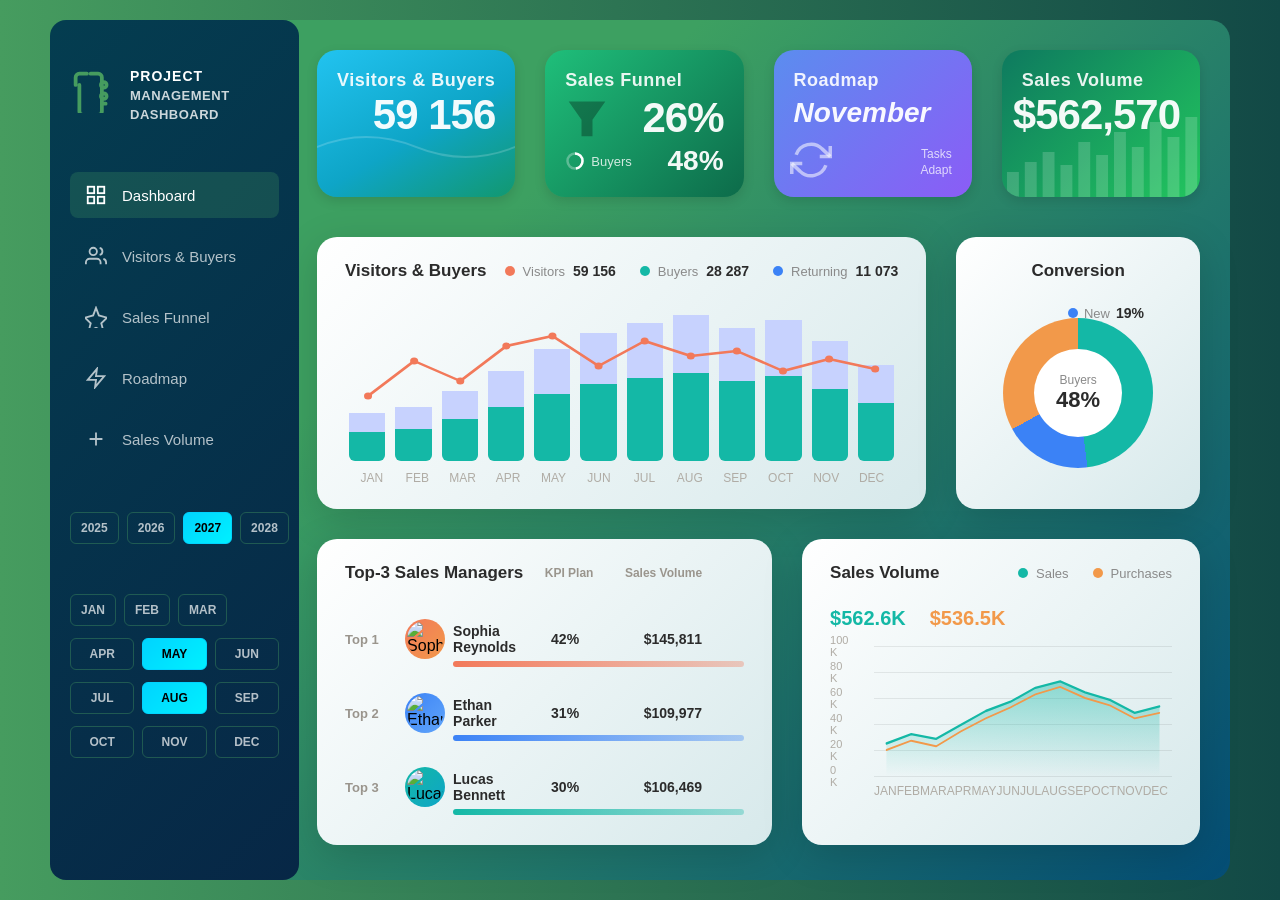
==== commit 81c95e03: "finished buildig" ====
--- a/structure/index.html
+++ b/structure/index.html
@@ -248,13 +248,13 @@
                 <div class="chart-panel chart-panel-small">
                     <div class="chart-panel-header">
                         <div class="chart-panel-title">Conversion</div>
-                        <div class="legend-item legend-item-inline">
+                    </div>
+                    <div class="donut-wrap">
+                        <div class="legend-item legend-item-inline donut-legend">
                             <span class="legend-dot legend-dot-new"></span>
                             <span class="legend-label">New</span>
                             <span class="legend-value">19%</span>
                         </div>
-                    </div>
-                    <div class="donut-wrap">
                         <div class="donut-chart">
                             <div class="donut-hole">
                                 <span class="donut-label">Buyers</span>
@@ -326,9 +326,21 @@
                     </div>
 
                     <div class="sv-chart">
+                        <div class="sv-grid-lines">
+                            <span class="sv-grid-line" style="top:0"></span>
+                            <span class="sv-grid-line" style="top:20%"></span>
+                            <span class="sv-grid-line" style="top:40%"></span>
+                            <span class="sv-grid-line" style="top:60%"></span>
+                            <span class="sv-grid-line" style="top:80%"></span>
+                            <span class="sv-grid-line" style="top:100%"></span>
+                        </div>
                         <div class="sv-gridlines">
-                            <span>200 K</span>
-                            <span>100 K</span>
+                            <span style="top:0">100 K</span>
+                            <span style="top:20%">80 K</span>
+                            <span style="top:40%">60 K</span>
+                            <span style="top:60%">40 K</span>
+                            <span style="top:80%">20 K</span>
+                            <span style="top:100%">0 K</span>
                         </div>
                         <svg class="sv-area-chart" viewBox="0 0 480 140" preserveAspectRatio="none">
                             <defs>
--- a/structure/index.css
+++ b/structure/index.css
@@ -24,7 +24,7 @@
     width: 280px;
     background: linear-gradient(135deg, #043D50 0%, #072746 100%);
     backdrop-filter: blur(10px);
-    padding: 20px;
+    padding: 48px 20px;
     overflow-y: auto;
     margin: 20px 0 20px 50px;
     border-radius: 16px;
@@ -36,6 +36,8 @@
 .sidebar-content {
     display: flex;
     flex-direction: column;
+    justify-content: flex-start;
+    gap: 50px;
     height: 100%;
 }
 
@@ -44,8 +46,6 @@
     display: flex;
     align-items: flex-start;
     gap: 15px;
-    margin-bottom: 40px;
-    margin-top: 15px;
 }
 
 .logo-icon {
@@ -82,7 +82,6 @@
     display: flex;
     flex-direction: column;
     gap: 15px;
-    margin-bottom: 30px;
 }
 
 .nav-item {
@@ -120,7 +119,6 @@
     display: flex;
     flex-direction: column;
     gap: 12px;
-    margin-bottom: 20px;
 }
 
 .filter-group {
@@ -391,6 +389,18 @@
     margin-bottom: 20px;
 }
 
+.chart-panel-small .chart-panel-header {
+    position: relative;
+    justify-content: center;
+}
+
+.chart-panel-small .chart-panel-title {
+    width: 100%;
+    text-align: center;
+}
+
+
+
 .chart-panel-title {
     font-size: 17px;
     font-weight: 700;
@@ -524,11 +534,18 @@
 }
 
 .donut-wrap {
+    position: relative;
     flex: 1;
     display: flex;
     align-items: center;
     justify-content: center;
     padding: 10px 0;
+}
+
+.donut-legend {
+    position: absolute;
+    top: 4px;
+    right: 28px;
 }
 
 .donut-chart {
@@ -741,24 +758,43 @@
 .sv-gridlines {
     position: absolute;
     top: 0;
-    right: 0;
-    display: flex;
-    flex-direction: column;
-    justify-content: space-between;
+    left: 0;
     height: 100%;
     font-size: 11px;
     font-weight: 500;
     color: #b0aca5;
 }
 
-.sv-area-chart {
+.sv-gridlines span {
+    position: absolute;
+    left: 0;
+    transform: translateY(-50%);
+}
+
+.sv-grid-lines {
     position: absolute;
     top: 0;
-    left: 0;
+    left: 44px;
     width: calc(100% - 44px);
     height: 100%;
 }
 
+.sv-grid-line {
+    position: absolute;
+    left: 0;
+    right: 0;
+    height: 1px;
+    background: rgba(0, 0, 0, 0.08);
+}
+
+.sv-area-chart {
+    position: absolute;
+    top: 0;
+    left: 44px;
+    width: calc(100% - 44px);
+    height: 100%;
+}
+
 .sv-months {
-    padding-right: 44px;
-}
+    padding-left: 44px;
+}
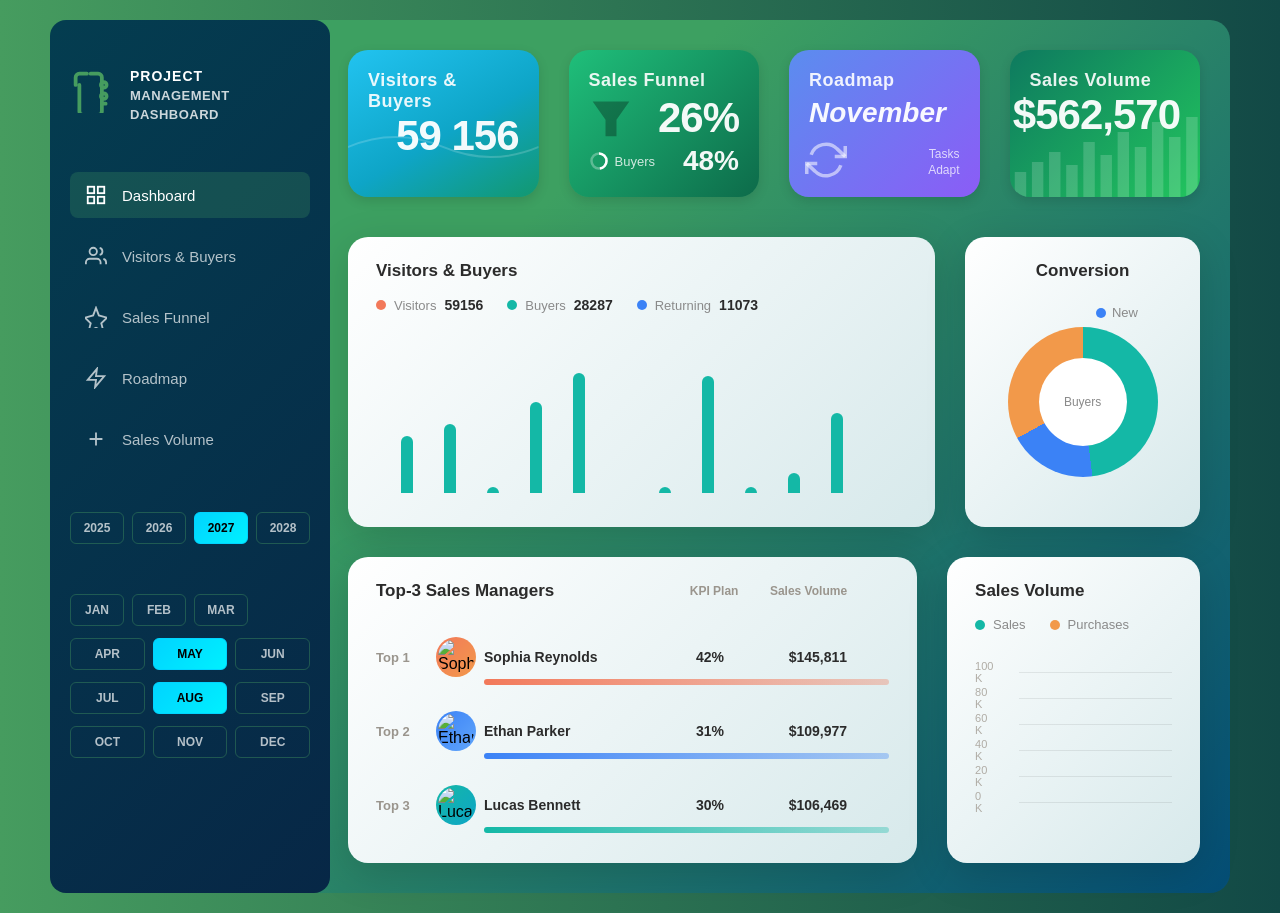
==== commit b06a5abc: "implemented search ui" ====
--- a/structure/index.html
+++ b/structure/index.html
@@ -7,9 +7,15 @@
     <link rel="stylesheet" href="index.css">
 </head>
 <body>
+    <button class="hamburger-btn" id="hamburgerBtn" aria-label="Toggle navigation">
+        <span class="hamburger-line"></span>
+        <span class="hamburger-line"></span>
+        <span class="hamburger-line"></span>
+    </button>
+    <div class="sidebar-overlay" id="sidebarOverlay"></div>
     <div class="dashboard-container">
         <!-- Sidebar -->
-        <aside class="sidebar">
+        <aside class="sidebar" id="sidebar">
             <div class="sidebar-content">
                 <!-- Logo Section -->
                 <div class="sidebar-logo">
@@ -183,66 +189,29 @@
                             <div class="legend-item">
                                 <span class="legend-dot legend-dot-visitors"></span>
                                 <span class="legend-label">Visitors</span>
-                                <span class="legend-value">59 156</span>
+                                <span class="legend-value" id="vb-legend-visitors"></span>
                             </div>
                             <div class="legend-item">
                                 <span class="legend-dot legend-dot-buyers"></span>
                                 <span class="legend-label">Buyers</span>
-                                <span class="legend-value">28 287</span>
+                                <span class="legend-value" id="vb-legend-buyers"></span>
                             </div>
                             <div class="legend-item">
                                 <span class="legend-dot legend-dot-returning"></span>
                                 <span class="legend-label">Returning</span>
-                                <span class="legend-value">11 073</span>
+                                <span class="legend-value" id="vb-legend-returning"></span>
                             </div>
                         </div>
                     </div>
 
                     <div class="bar-line-chart">
                         <svg class="chart-line" viewBox="0 0 480 160" preserveAspectRatio="none">
-                            <polyline points="20,95 60,60 100,80 140,45 180,35 220,65 260,40 300,55 340,50 380,70 420,58 460,68" fill="none" stroke="#f2795a" stroke-width="2.5" stroke-linecap="round" stroke-linejoin="round"></polyline>
-                            <circle cx="20" cy="95" r="3.5" fill="#f2795a"></circle>
-                            <circle cx="60" cy="60" r="3.5" fill="#f2795a"></circle>
-                            <circle cx="100" cy="80" r="3.5" fill="#f2795a"></circle>
-                            <circle cx="140" cy="45" r="3.5" fill="#f2795a"></circle>
-                            <circle cx="180" cy="35" r="3.5" fill="#f2795a"></circle>
-                            <circle cx="220" cy="65" r="3.5" fill="#f2795a"></circle>
-                            <circle cx="260" cy="40" r="3.5" fill="#f2795a"></circle>
-                            <circle cx="300" cy="55" r="3.5" fill="#f2795a"></circle>
-                            <circle cx="340" cy="50" r="3.5" fill="#f2795a"></circle>
-                            <circle cx="380" cy="70" r="3.5" fill="#f2795a"></circle>
-                            <circle cx="420" cy="58" r="3.5" fill="#f2795a"></circle>
-                            <circle cx="460" cy="68" r="3.5" fill="#f2795a"></circle>
-                        </svg>
-                        <div class="bars">
-                            <div class="bar-group"><div class="bar-segment bar-segment-top" style="height:12%"></div><div class="bar-segment bar-segment-bottom" style="height:18%"></div></div>
-                            <div class="bar-group"><div class="bar-segment bar-segment-top" style="height:14%"></div><div class="bar-segment bar-segment-bottom" style="height:20%"></div></div>
-                            <div class="bar-group"><div class="bar-segment bar-segment-top" style="height:18%"></div><div class="bar-segment bar-segment-bottom" style="height:26%"></div></div>
-                            <div class="bar-group"><div class="bar-segment bar-segment-top" style="height:22%"></div><div class="bar-segment bar-segment-bottom" style="height:34%"></div></div>
-                            <div class="bar-group"><div class="bar-segment bar-segment-top" style="height:28%"></div><div class="bar-segment bar-segment-bottom" style="height:42%"></div></div>
-                            <div class="bar-group"><div class="bar-segment bar-segment-top" style="height:32%"></div><div class="bar-segment bar-segment-bottom" style="height:48%"></div></div>
-                            <div class="bar-group"><div class="bar-segment bar-segment-top" style="height:34%"></div><div class="bar-segment bar-segment-bottom" style="height:52%"></div></div>
-                            <div class="bar-group"><div class="bar-segment bar-segment-top" style="height:36%"></div><div class="bar-segment bar-segment-bottom" style="height:55%"></div></div>
-                            <div class="bar-group"><div class="bar-segment bar-segment-top" style="height:33%"></div><div class="bar-segment bar-segment-bottom" style="height:50%"></div></div>
-                            <div class="bar-group"><div class="bar-segment bar-segment-top" style="height:35%"></div><div class="bar-segment bar-segment-bottom" style="height:53%"></div></div>
-                            <div class="bar-group"><div class="bar-segment bar-segment-top" style="height:30%"></div><div class="bar-segment bar-segment-bottom" style="height:45%"></div></div>
-                            <div class="bar-group"><div class="bar-segment bar-segment-top" style="height:24%"></div><div class="bar-segment bar-segment-bottom" style="height:36%"></div></div>
-                        </div>
-                    </div>
-                    <div class="chart-months">
-                        <span>JAN</span>
-                        <span>FEB</span>
-                        <span>MAR</span>
-                        <span>APR</span>
-                        <span class="month-active">MAY</span>
-                        <span>JUN</span>
-                        <span>JUL</span>
-                        <span class="month-active">AUG</span>
-                        <span>SEP</span>
-                        <span class="month-active">OCT</span>
-                        <span>NOV</span>
-                        <span>DEC</span>
-                    </div>
+                            <polyline id="vb-line" fill="none" stroke="#f2795a" stroke-width="2.5" stroke-linecap="round" stroke-linejoin="round"></polyline>
+                            <g id="vb-dots"></g>
+                        </svg>
+                        <div class="bars" id="vb-bars"></div>
+                    </div>
+                    <div class="chart-months" id="vb-months"></div>
                 </div>
 
                 <div class="chart-panel chart-panel-small">
@@ -253,12 +222,12 @@
                         <div class="legend-item legend-item-inline donut-legend">
                             <span class="legend-dot legend-dot-new"></span>
                             <span class="legend-label">New</span>
-                            <span class="legend-value">19%</span>
-                        </div>
-                        <div class="donut-chart">
+                            <span class="legend-value" id="donut-new-pct"></span>
+                        </div>
+                        <div class="donut-chart" id="donut-chart">
                             <div class="donut-hole">
                                 <span class="donut-label">Buyers</span>
-                                <span class="donut-value">48%</span>
+                                <span class="donut-value" id="donut-value"></span>
                             </div>
                         </div>
                     </div>
@@ -270,8 +239,8 @@
                 <div class="chart-panel managers-panel">
                     <div class="managers-header-row">
                         <span class="chart-panel-title">Top-3 Sales Managers</span>
-                        <span class="header-kpi">KPI Plan</span>
-                        <span class="header-volume">Sales Volume</span>
+                        <span class="header-kpi"><span class="label-full">KPI Plan</span><span class="label-short">KPI</span></span>
+                        <span class="header-volume"><span class="label-full">Sales Volume</span><span class="label-short">Sales</span></span>
                     </div>
 
                     <div class="manager-row manager-row-1">
@@ -321,8 +290,8 @@
                     </div>
 
                     <div class="sv-totals">
-                        <span class="sv-total sv-total-sales">$562.6K</span>
-                        <span class="sv-total sv-total-purchases">$536.5K</span>
+                        <span class="sv-total sv-total-sales" id="sv-total-sales"></span>
+                        <span class="sv-total sv-total-purchases" id="sv-total-purchases"></span>
                     </div>
 
                     <div class="sv-chart">
@@ -349,25 +318,12 @@
                                     <stop offset="100%" stop-color="#14b8a6" stop-opacity="0"></stop>
                                 </linearGradient>
                             </defs>
-                            <polygon points="20,105 60,95 100,100 140,85 180,70 220,60 260,45 300,38 340,50 380,58 420,72 460,65 460,140 20,140" fill="url(#salesAreaGradient)"></polygon>
-                            <polyline points="20,105 60,95 100,100 140,85 180,70 220,60 260,45 300,38 340,50 380,58 420,72 460,65" fill="none" stroke="#14b8a6" stroke-width="2.5" stroke-linecap="round" stroke-linejoin="round"></polyline>
-                            <polyline points="20,112 60,102 100,108 140,92 180,78 220,66 260,52 300,44 340,56 380,64 420,78 460,72" fill="none" stroke="#f2994a" stroke-width="2" stroke-linecap="round" stroke-linejoin="round"></polyline>
-                        </svg>
-                    </div>
-                    <div class="chart-months sv-months">
-                        <span>JAN</span>
-                        <span>FEB</span>
-                        <span>MAR</span>
-                        <span>APR</span>
-                        <span>MAY</span>
-                        <span>JUN</span>
-                        <span>JUL</span>
-                        <span>AUG</span>
-                        <span>SEP</span>
-                        <span>OCT</span>
-                        <span>NOV</span>
-                        <span>DEC</span>
-                    </div>
+                            <polygon id="sv-area" fill="url(#salesAreaGradient)"></polygon>
+                            <polyline id="sv-sales-line" fill="none" stroke="#14b8a6" stroke-width="2.5" stroke-linecap="round" stroke-linejoin="round"></polyline>
+                            <polyline id="sv-purchase-line" fill="none" stroke="#f2994a" stroke-width="2" stroke-linecap="round" stroke-linejoin="round"></polyline>
+                        </svg>
+                    </div>
+                    <div class="chart-months sv-months" id="sv-months"></div>
                 </div>
             </section>
             </div>
--- a/structure/index.css
+++ b/structure/index.css
@@ -486,6 +486,14 @@
     padding: 0 4px;
 }
 
+.vb-bar {
+    position: absolute;
+    bottom: 0;
+    width: 12px;
+    border-radius: 10px 10px 0 0;
+    background: #14b8a6;
+}
+
 .bar-group {
     flex: 1;
     display: flex;
@@ -602,6 +610,10 @@
     grid-column: 1 / 4;
 }
 
+.label-short {
+    display: none;
+}
+
 .header-kpi {
     grid-column: 4;
     font-size: 12px;
@@ -798,3 +810,347 @@
 .sv-months {
     padding-left: 44px;
 }
+
+/* ===== HAMBURGER MENU ===== */
+.hamburger-btn {
+    display: none;
+    flex-direction: column;
+    justify-content: center;
+    align-items: center;
+    gap: 6px;
+    width: 46px;
+    height: 46px;
+    border: none;
+    border-radius: 12px;
+    background: linear-gradient(135deg, #043d50 0%, #072746 100%);
+    cursor: pointer;
+    position: fixed;
+    top: 24px;
+    left: 24px;
+    z-index: 60;
+    box-shadow: 0 8px 20px rgba(0, 0, 0, 0.3);
+    transition: transform 0.25s ease, box-shadow 0.25s ease;
+}
+
+.hamburger-btn:hover {
+    transform: scale(1.08);
+    box-shadow: 0 10px 26px rgba(0, 0, 0, 0.38);
+}
+
+.hamburger-btn:active {
+    transform: scale(0.94);
+}
+
+.hamburger-line {
+    width: 22px;
+    height: 2.5px;
+    border-radius: 2px;
+    background: #ffffff;
+    transform-origin: center;
+    transition: transform 0.4s cubic-bezier(0.68, -0.55, 0.27, 1.55),
+        opacity 0.25s ease,
+        width 0.3s ease,
+        background 0.3s ease;
+}
+
+.hamburger-btn.active {
+    background: linear-gradient(135deg, #14b8a6 0%, #0d6b4a 100%);
+}
+
+.hamburger-btn.active .hamburger-line:nth-child(1) {
+    transform: translateY(8.5px) rotate(45deg);
+}
+
+.hamburger-btn.active .hamburger-line:nth-child(2) {
+    opacity: 0;
+    width: 0;
+}
+
+.hamburger-btn.active .hamburger-line:nth-child(3) {
+    transform: translateY(-8.5px) rotate(-45deg);
+}
+
+.sidebar-overlay {
+    display: none;
+    position: fixed;
+    inset: 0;
+    background: rgba(4, 15, 20, 0.6);
+    backdrop-filter: blur(2px);
+    opacity: 0;
+    pointer-events: none;
+    transition: opacity 0.35s ease;
+    z-index: 40;
+}
+
+.sidebar-overlay.visible {
+    opacity: 1;
+    pointer-events: auto;
+}
+
+body.no-scroll {
+    overflow: hidden;
+}
+
+/* ===== RESPONSIVE ===== */
+@media (max-width: 1200px) {
+    .cards-section {
+        grid-template-columns: repeat(2, 1fr);
+    }
+
+    .charts-section,
+    .managers-section {
+        grid-template-columns: 1fr;
+    }
+}
+
+@media (max-width: 900px) {
+    .hamburger-btn {
+        display: flex;
+    }
+
+    .sidebar-overlay {
+        display: block;
+    }
+
+    .dashboard-container {
+        flex-direction: column;
+    }
+
+    .sidebar {
+        position: fixed;
+        top: 0;
+        left: 0;
+        width: 280px;
+        height: 100vh;
+        min-height: 100vh;
+        margin: 0;
+        border-radius: 0 20px 20px 0;
+        transform: translateX(-100%);
+        transition: transform 0.4s cubic-bezier(0.4, 0, 0.2, 1);
+        z-index: 50;
+    }
+
+    .sidebar.open {
+        transform: translateX(0);
+    }
+
+    .main-content {
+        padding: 100px 24px 30px;
+        width: 100%;
+    }
+
+    .main-panel {
+        margin-left: 0;
+        border-radius: 20px;
+    }
+
+    .card-1,
+    .card-2,
+    .card-3,
+    .card-4 {
+        min-height: 120px;
+    }
+}
+
+@media (max-width: 700px) {
+    .cards-section {
+        grid-template-columns: 1fr;
+    }
+
+    .chart-panel {
+        padding: 20px;
+    }
+
+    .managers-header-row,
+    .manager-row {
+        grid-template-columns: 38px 34px 1fr 58px 96px;
+        gap: 6px;
+    }
+
+    .manager-avatar {
+        width: 32px;
+        height: 32px;
+    }
+
+    .manager-name {
+        font-size: 13px;
+        overflow: hidden;
+        text-overflow: ellipsis;
+        white-space: nowrap;
+    }
+
+    .header-kpi,
+    .manager-kpi {
+        padding-right: 0;
+    }
+
+    .header-kpi,
+    .header-volume {
+        font-size: 11px;
+        white-space: nowrap;
+    }
+
+    .header-volume,
+    .manager-volume {
+        padding-right: 0;
+    }
+
+    .manager-volume {
+        font-size: 13px;
+        white-space: nowrap;
+    }
+}
+
+@media (max-width: 480px) {
+    .sidebar {
+        width: 85vw;
+        max-width: 300px;
+    }
+
+    .main-content {
+        padding: 84px 10px 20px;
+    }
+
+    .main-panel {
+        padding: 14px;
+    }
+
+    .chart-panel {
+        padding: 16px;
+    }
+
+    .chart-legend {
+        gap: 12px;
+        flex-wrap: wrap;
+    }
+
+    .label-full {
+        display: none;
+    }
+
+    .label-short {
+        display: inline;
+    }
+
+    .managers-header-row,
+    .manager-row {
+        grid-template-columns: 28px 30px 1fr 40px 62px;
+        gap: 6px;
+        align-items: center;
+    }
+
+    .manager-row {
+        align-items: flex-start;
+        padding-top: 20px;
+    }
+
+    .managers-header-row .chart-panel-title {
+        font-size: 14px;
+    }
+
+    .header-kpi,
+    .header-volume {
+        font-size: 11px;
+        white-space: nowrap;
+    }
+
+    .manager-rank {
+        font-size: 11px;
+        padding-top: 6px;
+    }
+
+    .manager-avatar {
+        width: 30px;
+        height: 30px;
+    }
+
+    .manager-name {
+        font-size: 12px;
+        white-space: normal;
+        word-break: break-word;
+        line-height: 1.3;
+        padding-top: 4px;
+    }
+
+    .manager-kpi,
+    .manager-volume {
+        font-size: 12px;
+        white-space: nowrap;
+        padding-top: 6px;
+    }
+
+    .sv-totals {
+        gap: 14px;
+    }
+
+    .sv-total {
+        font-size: 16px;
+    }
+}
+
+/* iPhone SE / very small phones */
+@media (max-width: 400px) {
+    .main-content {
+        padding: 80px 6px 16px;
+    }
+
+    .main-panel {
+        padding: 10px;
+    }
+
+    .chart-panel {
+        padding: 12px;
+    }
+
+    .managers-header-row .chart-panel-title {
+        font-size: 13px;
+    }
+
+    .managers-header-row,
+    .manager-row {
+        grid-template-columns: 24px 26px 1fr 36px 54px;
+        gap: 4px;
+    }
+
+    .header-kpi,
+    .header-volume {
+        font-size: 10px;
+    }
+
+    .manager-rank {
+        font-size: 10px;
+    }
+
+    .manager-avatar {
+        width: 26px;
+        height: 26px;
+        padding: 1px;
+    }
+
+    .manager-name {
+        font-size: 11px;
+    }
+
+    .manager-kpi,
+    .manager-volume {
+        font-size: 11px;
+    }
+
+    .sv-total {
+        font-size: 14px;
+    }
+
+    .sv-totals {
+        gap: 10px;
+    }
+
+    .donut-chart {
+        width: 120px;
+        height: 120px;
+    }
+
+    .donut-hole {
+        width: 70px;
+        height: 70px;
+    }
+}
